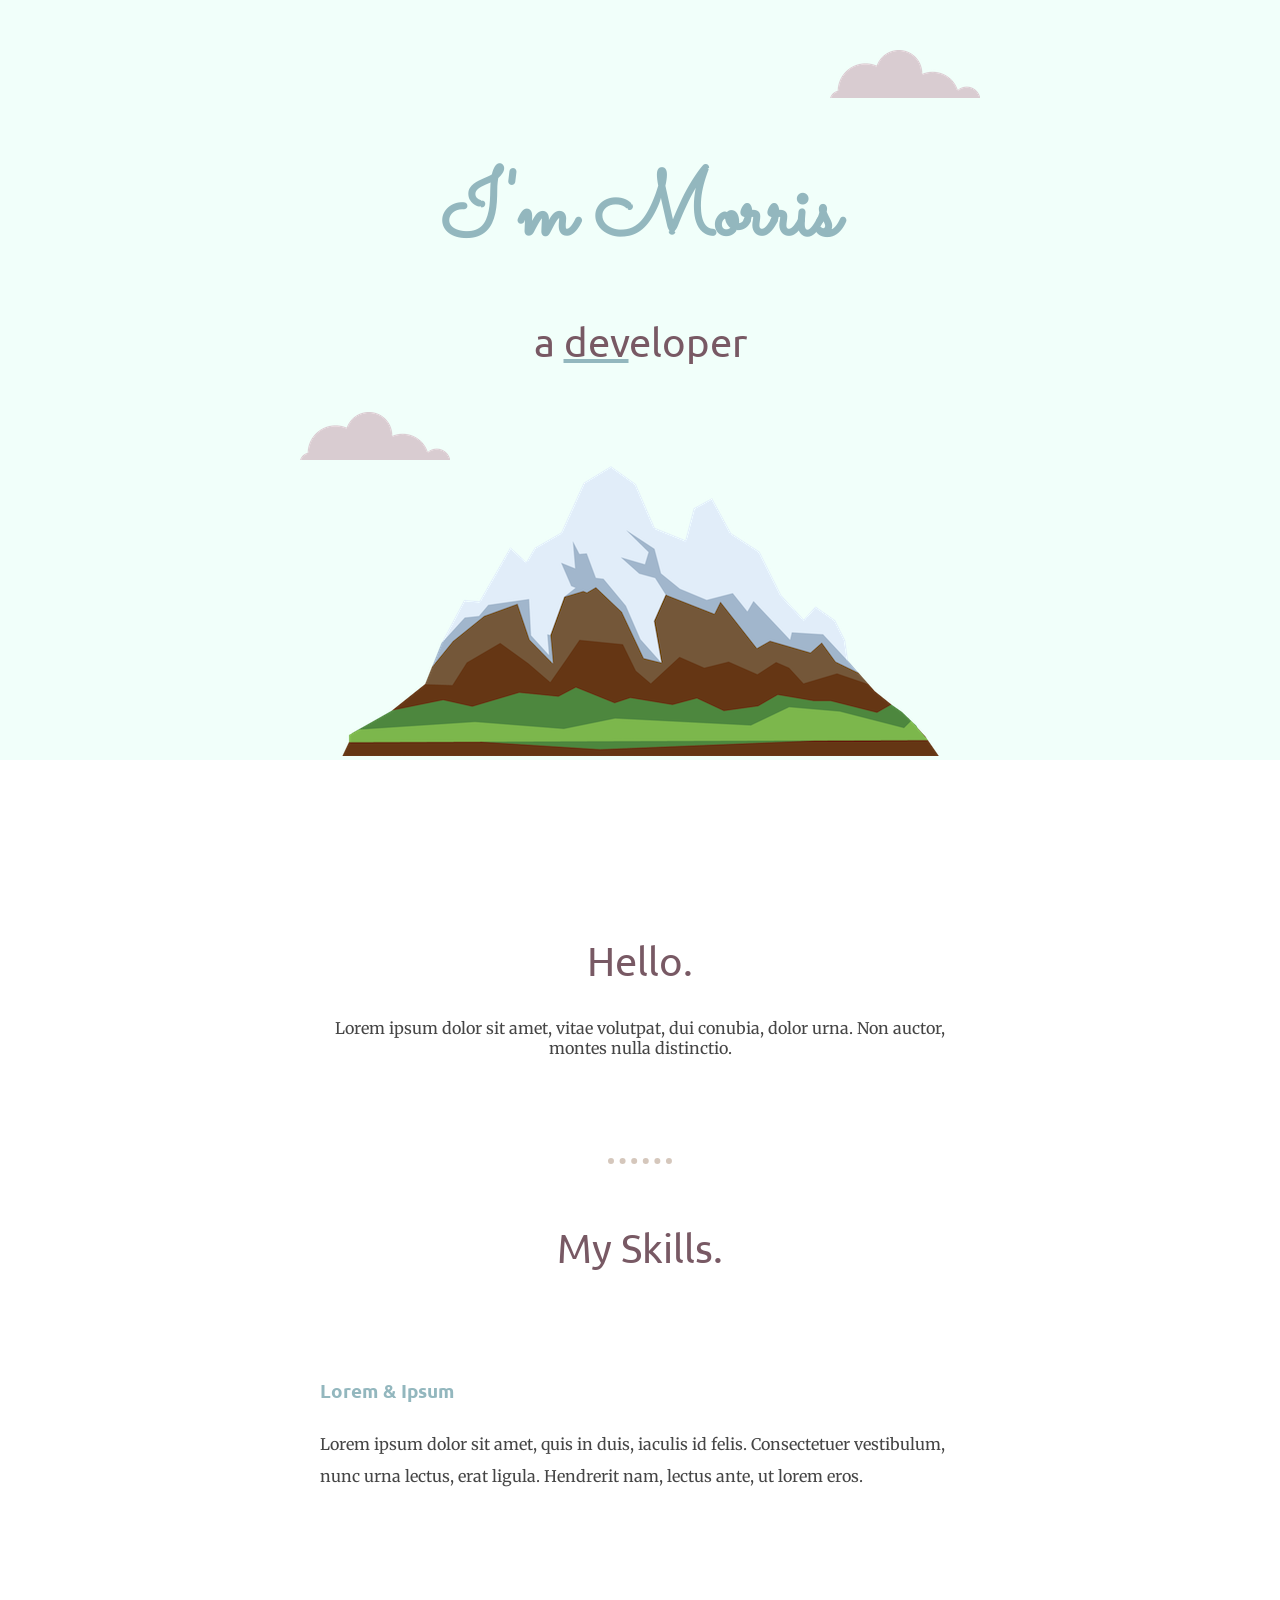
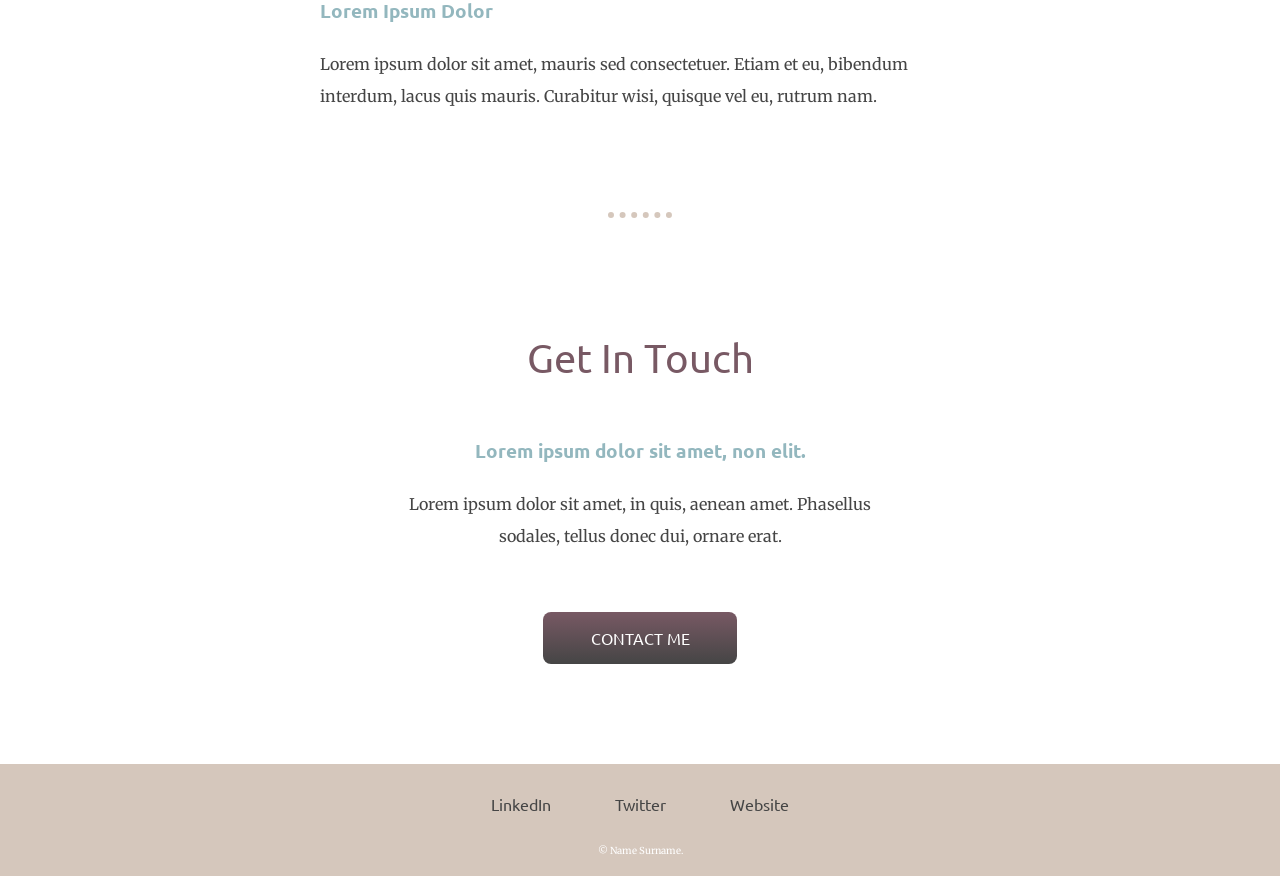
==== index.html @ aaf22b59 "Add initial morris website files" ====
<!DOCTYPE html>
<html lang="en" dir="ltr">
  <head>
    <meta charset="utf-8">
    <title>Morris Li</title>
    <link rel="stylesheet" href="css/styles.css">
    <link rel="icon" href="favicon.ico">
    <link rel="preconnect" href="https://fonts.googleapis.com">
    <link rel="preconnect" href="https://fonts.gstatic.com" crossorigin>
    <link href="https://fonts.googleapis.com/css2?family=Merriweather&family=Sacramento&family=Ubuntu:wght@300;400&display=swap" rel="stylesheet">
  </head>
  <body>
    <div class="top-container">
      <img class="top-cloud" src="images/cloud.png" alt="cloud-img">
      <h1>I'm Morris</h1>
      <h2>a <span class="lined">dev</span>eloper</h2>
      <img class="bottom-cloud" src="images/cloud.png" alt="cloud-img">
      <img src="images/mountain.png" alt="mountain-img">
    </div>
    <div class="middle-container">
      <div class="profile">
        <img class="profile-img" src="https://cdn-icons-png.flaticon.com/512/4689/4689249.png" alt="">
        <h2>Hello.</h2>
        <p>Lorem ipsum dolor sit amet, vitae volutpat, dui conubia, dolor urna. Non auctor, montes nulla distinctio.</p>
      </div>
      <hr>
      <div class="skills">
        <h2>My Skills.</h2>
        <div class="skill-row">
          <img class="skill-row-img" src="https://cdn-icons-png.flaticon.com/512/4689/4689186.png" alt="">
          <h3>Lorem & Ipsum</h3>
          <p class="skill-row-desc">Lorem ipsum dolor sit amet, quis in duis, iaculis id felis. Consectetuer vestibulum, nunc urna lectus, erat ligula. Hendrerit nam, lectus ante, ut lorem eros.</p>
        </div>
        <div class="skill-row">
          <img class="skill-row-img-right" src="https://cdn-icons-png.flaticon.com/512/4689/4689189.png" alt="">
          <h3>Lorem Ipsum Dolor</h3>
          <p class="skill-row-desc">Lorem ipsum dolor sit amet, mauris sed consectetuer. Etiam et eu, bibendum interdum, lacus quis mauris. Curabitur wisi, quisque vel eu, rutrum nam.</p>
        </div>
      </div>
      <hr>
      <div class="contact-me">
        <h2>Get In Touch</h2>
        <h3>Lorem ipsum dolor sit amet, non elit.</h3>
        <p>Lorem ipsum dolor sit amet, in quis, aenean amet. Phasellus sodales, tellus donec dui, ornare erat.</p>
        <a class="btn" href="mailto:name@email.com">CONTACT ME</a>
      </div>
    </div>


    <div class="bottom-container">
      <a class="footer-link" href="https://www.linkedin.com/">LinkedIn</a>
      <a class="footer-link" href="https://twitter.com/">Twitter</a>
      <a class="footer-link" href="https://www.appbrewery.co/">Website</a>
      <p class="credit">© Name Surname.</p>
    </div>

  </body>
</html>
---- css/styles.css ----
body {
  margin: 0;
  text-align: center;
  font-family: 'Merriweather', serif;
  color: #454545;
  font-size: 1rem;
}

h1 {
  font-size: 5.6rem;
  margin: 50px auto 0 auto;
  font-family: 'Sacramento', cursive;
  color: #93b7be;
  line-height: 1.5;
}

h2 {
  font-size: 2.5rem;
  color: #785964;
  font-weight: normal;
  font-family: 'Ubuntu', sans-serif;
}

h3 {
  font-family: 'Ubuntu', sans-serif;
  color: #93b7be;
}
a {
  color: #93B7BE;
}
hr {
  border-style: dotted none none;
  border-width: 6px;
  border-color: #D5C7BC;
  width: 5%;
  margin: 60px auto 60px auto;

}
.top-container {
  background-color: #F1FFFA;
  position: relative;
  padding-top: 100px;
}

.middle-container {
  background-color: #ffffff;
}

.bottom-container {
  background-color: #d5c7bc;
  padding: 30px 0 10px 0;
  position: relative;
}

.top-cloud {
  position: absolute;
  right:300px;
  top:50px;
}
.bottom-cloud {
  position: absolute;
  left:300px;
  bottom:300px;
}
.profile {
  width: 50%;
  margin: 100px auto 100px auto;
}
.profile-img {
  width: 25%;
  margin-top: 40px;
}
.skill-row {
  width:50%;
  margin: 100px auto 100px auto;
  text-align: left;
  line-height: 2;
}
.skill-row-img {
  width: 25%;
  float: left;
  margin-right: 30px;
}
.skill-row-img-right {
  width: 25%;
  float: right;
  margin-left: 30px;
}
.skill-row-desc {

}
.contact-me {
  width: 40%;
  margin: 100px auto 100px auto;
  line-height: 2;
}
.btn {
  background: #785964;
  background-image: linear-gradient(to bottom, #785964, #454545);
  border-radius: 8px;
  color: #ffffff;
  font-family: 'Ubuntu', sans-serif;
  padding: 10px 20px 10px 20px;
  text-decoration: none;
  margin: 60px auto 60px auto;
  width: 30%;
  display: block;
}

.btn:hover {
  background: #f1fffa;
  background-image: linear-gradient(to bottom, #f1fffa, #93b7be);
  color: #454545;
}

.lined {
  text-decoration: underline #93b7be;
}
.footer-link {
  color: #454545;
  text-decoration: none;
  margin: 5px 30px 5px 30px;
  font-family: 'Ubuntu', sans-serif;
}
.footer-link:hover {
  text-decoration: underline;
}
.credit {
  font-size: 0.6rem;
  color: #ffffff;
  margin-top: 30px;
}
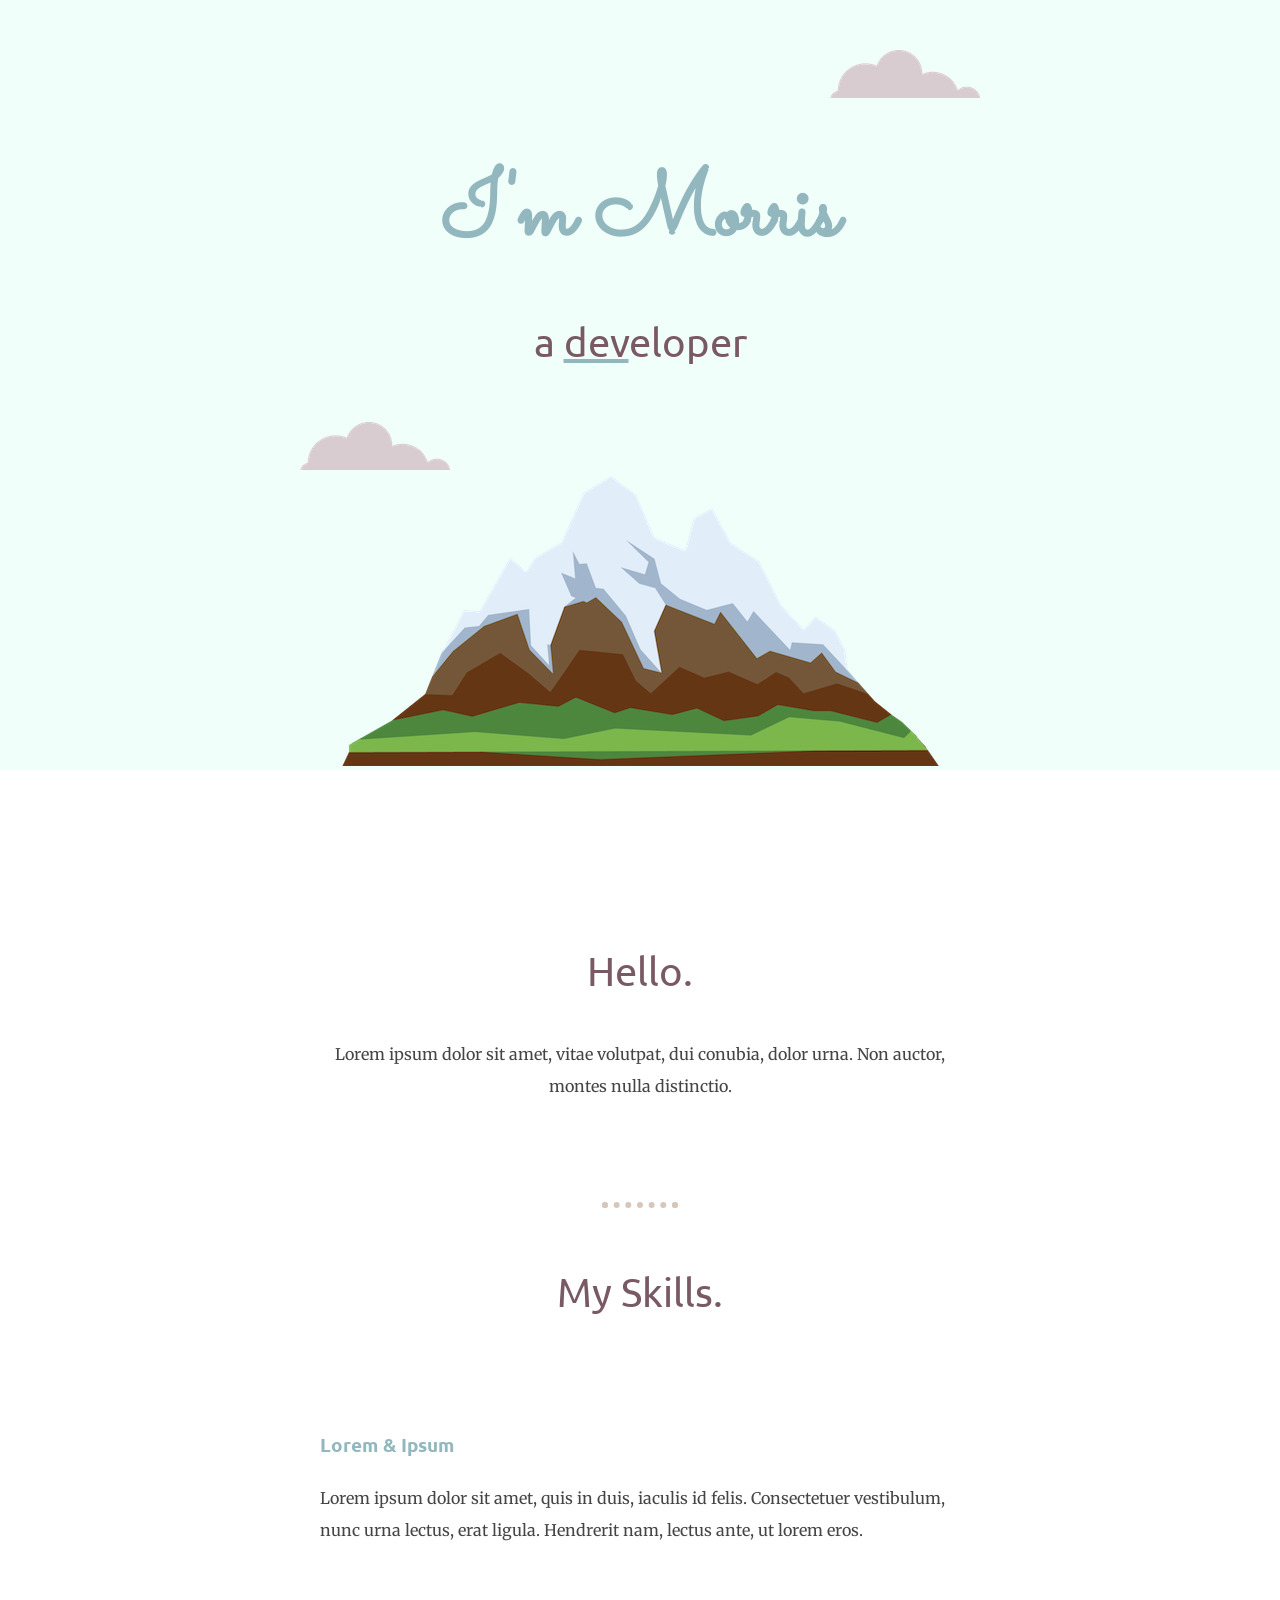
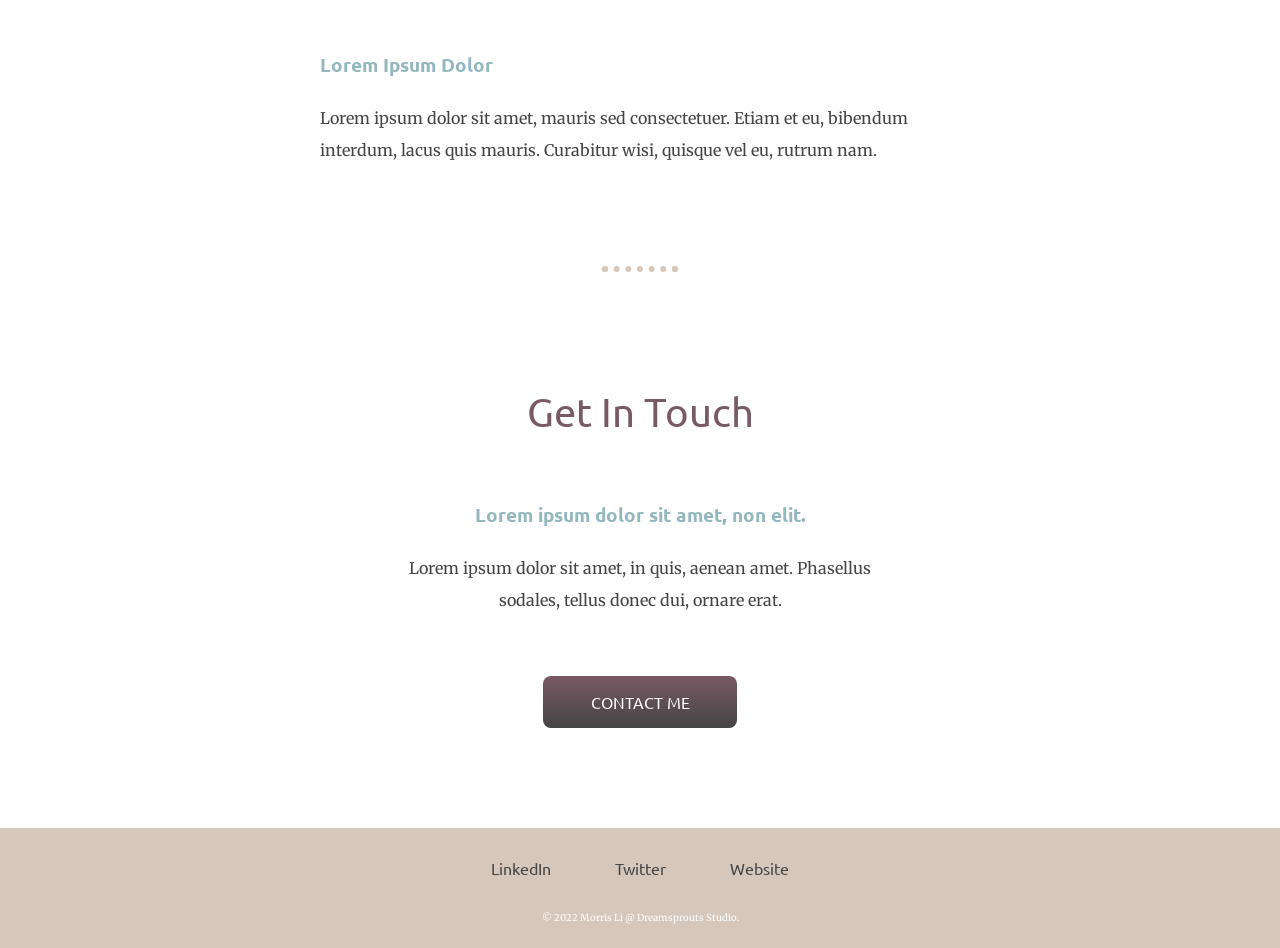
==== commit 173291bf: "update line height" ====
--- a/index.html
+++ b/index.html
@@ -51,7 +51,7 @@
       <a class="footer-link" href="https://www.linkedin.com/">LinkedIn</a>
       <a class="footer-link" href="https://twitter.com/">Twitter</a>
       <a class="footer-link" href="https://www.appbrewery.co/">Website</a>
-      <p class="credit">© Name Surname.</p>
+      <p class="copyright">© 2022 Morris Li @ Dreamsprouts Studio.</p>
     </div>
 
   </body>
--- a/css/styles.css
+++ b/css/styles.css
@@ -19,6 +19,7 @@
   color: #785964;
   font-weight: normal;
   font-family: 'Ubuntu', sans-serif;
+  padding-bottom: 10px;
 }
 
 h3 {
@@ -28,10 +29,12 @@
 a {
   color: #93B7BE;
 }
+p {
+  line-height: 2;
+}
 hr {
-  border-style: dotted none none;
-  border-width: 6px;
-  border-color: #D5C7BC;
+  border: dotted #D5C7BC 6px;
+  border-bottom: none;
   width: 5%;
   margin: 60px auto 60px auto;
 
@@ -125,7 +128,7 @@
 .footer-link:hover {
   text-decoration: underline;
 }
-.credit {
+.copyright {
   font-size: 0.6rem;
   color: #ffffff;
   margin-top: 30px;
